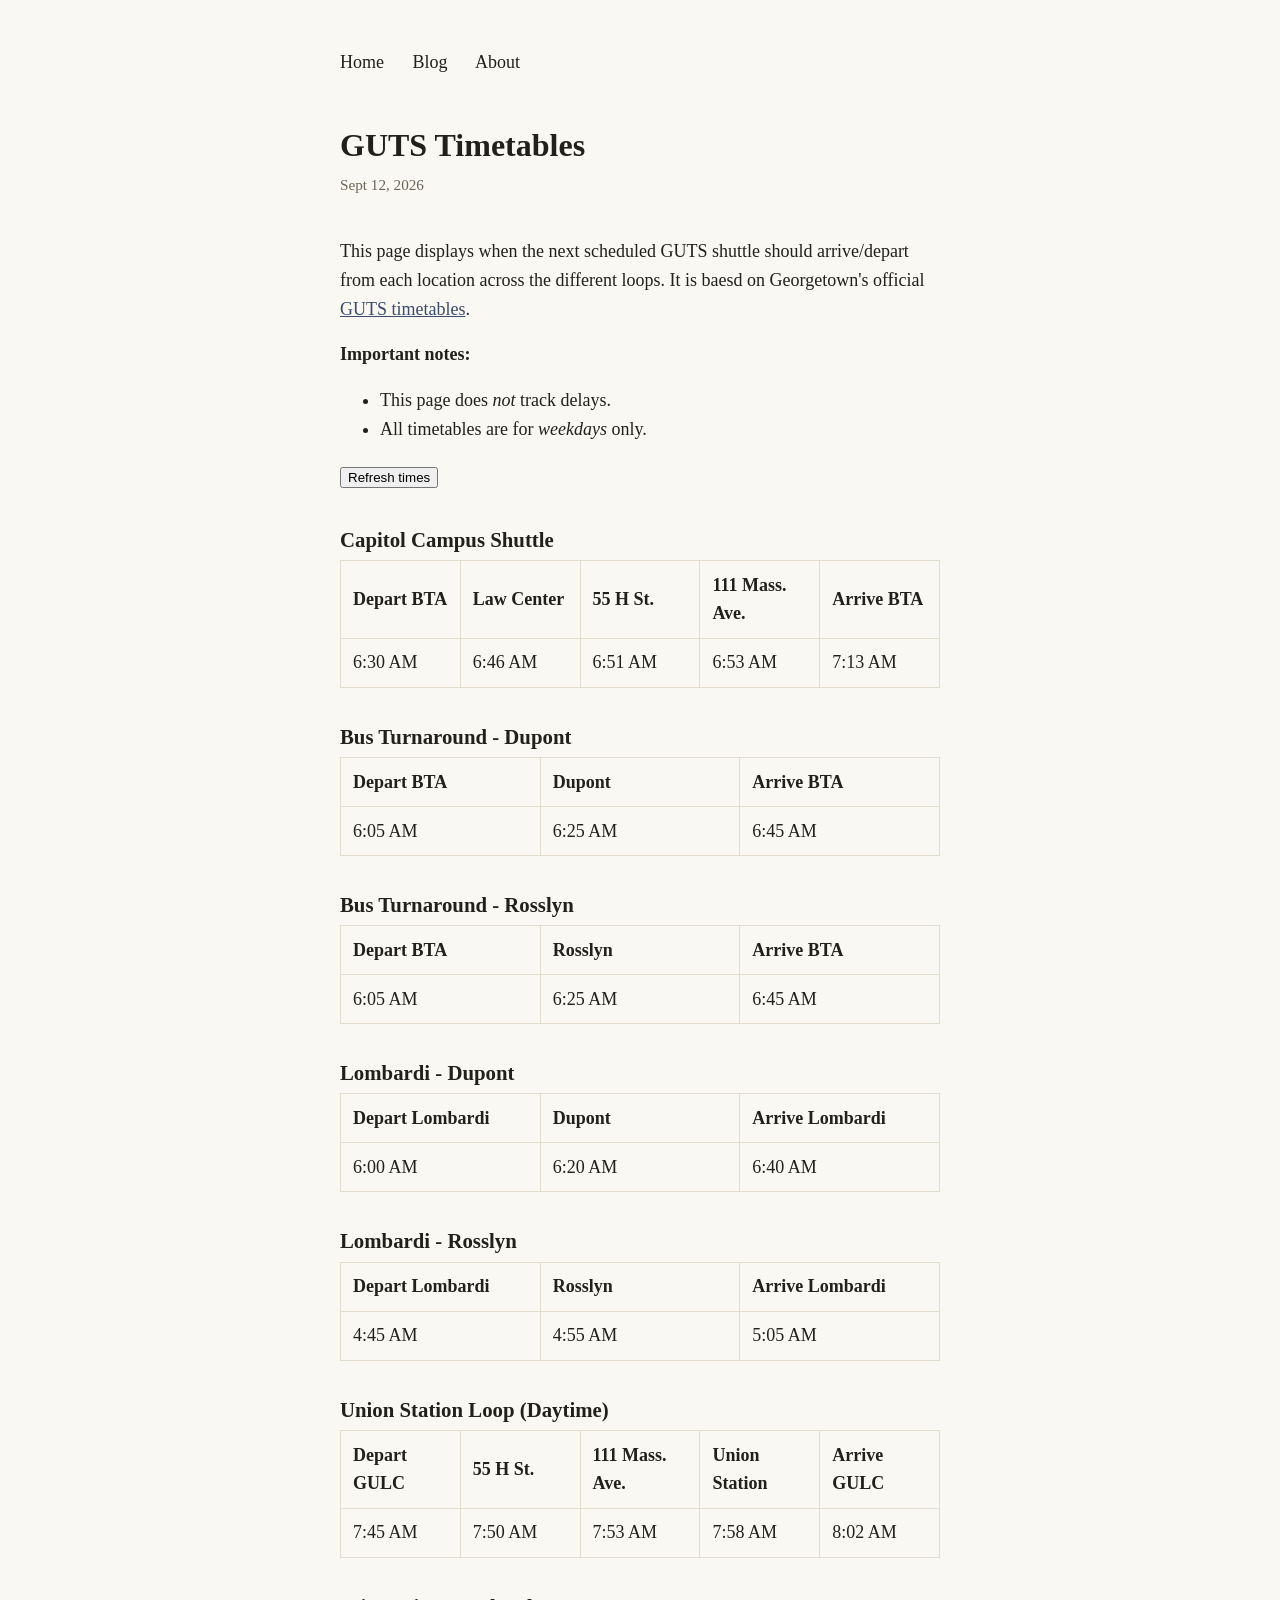
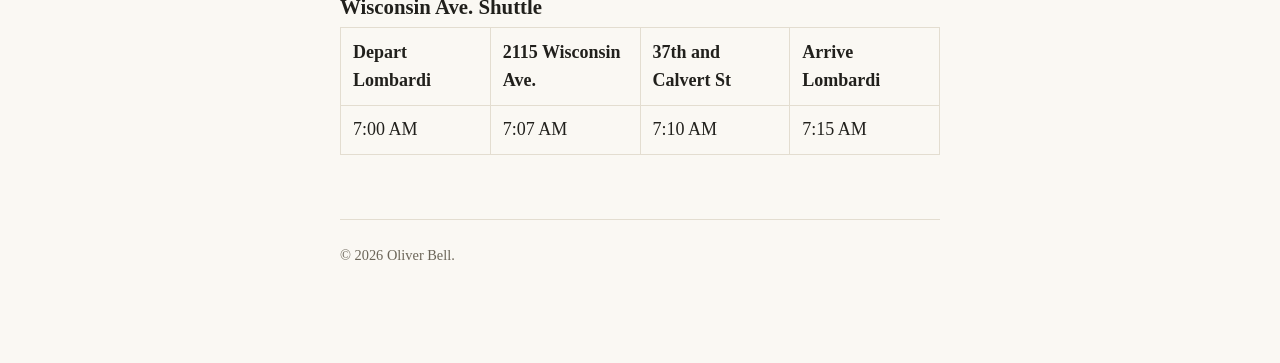
==== other/guts.html @ c4a45e89 "Initial commit" ====
<!DOCTYPE html>
<html lang="en">

<head>
  <meta charset="UTF-8">
  <meta name="viewport" content="width=device-width, initial-scale=1.0">
  <title>GUTS Timetables</title>
  <meta name="description" content="Better timetables for GUTS.">
  <link rel="stylesheet" href="../style.css">
  <script src="/js/guts.js" defer></script>
</head>

<body>
  <main class="page">

    <nav class="site-nav" aria-label="Main">
      <a href="../index.html">Home</a>
      <a href="../blog.html">Blog</a>
      <a href="../about.html">About</a>
    </nav>

    <article>
      <header class="post-header">
        <h1>GUTS Timetables</h1>
        <p class="post-meta">Sept 12, 2026</p>
      </header>

      <div class="post-body">
        <!-- #region introduction -->
        <p>
          This page displays when the next scheduled GUTS shuttle
          should arrive/depart from each location across the different loops.

          It is baesd on Georgetown's official
          <a href="https://transportation.georgetown.edu/guts/">GUTS timetables</a>.
        </p>
        <p>
          <b>Important notes:</b>
        <ul>
          <li>This page does <i>not</i> track delays.</li>
          <li>All timetables are for <i>weekdays</i> only.</li>
        </ul>
        </p>
        <!-- #endregion -->

        <button type="button" id="refresh-button">Refresh times</button>

        <!-- #region capitol campus -->
        <h2>Capitol Campus Shuttle</h2>
        <div class="guts-table-wrapper">
          <table class="guts-table" id="capitol-campus-shuttle">
          </table>
        </div>
        <!-- #endregion -->

        <!-- #region bta dupont -->
        <h2>Bus Turnaround - Dupont </h2>
        <div class="guts-table-wrapper">
          <table class="guts-table" id="bta-dupont">
          </table>
        </div>
        <!-- #endregion -->

        <!-- #region bta rosslyn -->
        <h2>Bus Turnaround - Rosslyn </h2>
        <div class="guts-table-wrapper">
          <table class="guts-table" id="bta-rosslyn">
          </table>
        </div>
        <!-- #endregion -->

        <!-- #region lombardi dupont -->
        <h2>Lombardi - Dupont </h2>
        <div class="guts-table-wrapper">
          <table class="guts-table" id="lombardi-dupont">
          </table>
        </div>
        <!-- #endregion -->

        <!-- #region lombardi rosslyn -->
        <h2>Lombardi - Rosslyn </h2>
        <div class="guts-table-wrapper">
          <table class="guts-table" id="lombardi-rosslyn">
          </table>
        </div>
        <!-- #endregion -->

        <!-- #region union station loop daytime -->
        <h2>Union Station Loop (Daytime) </h2>
        <div class="guts-table-wrapper">
          <table class="guts-table" id="union-station-loop-daytime">
          </table>
        </div>
        <!-- #endregion -->

        <!-- #region wisconsin ave shuttle -->
        <h2>Wisconsin Ave. Shuttle</h2>
        <div class="guts-table-wrapper">
          <table class="guts-table" id="wisconsin-ave-shuttle">
          </table>
        </div>
        <!-- #endregion -->
      </div>
    </article>

    <footer class="site-footer">
      <p>&copy; 2026 Oliver Bell.</p>
    </footer>

  </main>
</body>

</html>
---- style.css ----
/* --- Design tokens ------------------------------------------------------- */
:root {
  /* page background: warm off-white */
  --bg: #faf8f3;

  /* main text color: soft black */
  --ink: #21201c;

  /* secondary text: dates, descriptions */
  --ink-light: #6b6558;

  /* links and highlights: muted ink-blue */
  --accent: #3c4a6b;

  /* hairline dividers between list items */
  --border: #e3ddd0;

  /* keep line lengths readable — 70-80 characters */
  --max-width: 640px;
}

/* --- Reset-ish basics ---------------------------------------------------- */
* {
  box-sizing: border-box;
}

body {
  margin: 0;
  background: var(--bg);
  color: var(--ink);

  font-family: Georgia,
    'Iowan Old Style',
    'Palatino Linotype',
    'Book Antiqua',
    Palatino,
    serif;
  font-size: 18px;
  line-height: 1.6;
}

/* --- Page layout ------------------------------------------------------------
   Every page wraps its content in <main class="page">. */
.page {
  max-width: var(--max-width);
  margin: 0 auto;
  padding: 3rem 1.25rem 5rem;
}

/* --- Navigation -------------------------------------------------------------
   Plain text links with spacing, no separators. */
nav.site-nav {
  margin-bottom: 3rem;
}

nav.site-nav a {
  color: var(--ink);
  text-decoration: none;
  margin-right: 1.5rem;
  padding-bottom: 2px;
  border-bottom: 1px solid transparent;
}

nav.site-nav a:hover,
nav.site-nav a:focus {
  border-bottom-color: var(--ink);
}

nav.site-nav a[aria-current="page"] {
  color: var(--accent);
  border-bottom-color: var(--accent);
}

/* --- Headings and text --------------------------------------------------- */
h1 {
  font-size: 2rem;
  line-height: 1.25;
  margin: 0 0 0.5rem;
}

h2 {
  font-size: 1.3rem;
  margin: 0 0 0.25rem;
}

p {
  margin: 0 0 1rem;
}

.lede {
  color: var(--ink-light);
  font-size: 1.05rem;
  margin-bottom: 2.5rem;
}

a {
  color: var(--accent);
}

a:hover,
a:focus {
  text-decoration: none;
}

/* --- Post list (used on the homepage and blog index pages) --------------- */
ul.post-list {
  list-style: none;
  margin: 0;
  padding: 0;
}

ul.post-list li {
  padding: 1.1rem 0;
  border-bottom: 1px solid var(--border);
}

ul.post-list li:first-child {
  border-top: 1px solid var(--border);
}

ul.post-list .post-title {
  display: block;
  font-size: 1.1rem;
  text-decoration: none;
  color: var(--ink);
}

ul.post-list .post-title:hover {
  color: var(--accent);
}

ul.post-list .post-meta {
  display: block;
  color: var(--ink-light);
  font-size: 0.9rem;
  margin-top: 0.2rem;
}

/* --- Individual post pages ----------------------------------------------- */
.post-header {
  margin-bottom: 2.5rem;
}

.post-header .post-meta {
  color: var(--ink-light);
  font-size: 0.95rem;
}

.post-body h2 {
  margin-top: 2rem;
}

.post-body blockquote {
  margin: 1.5rem 0;
  padding-left: 1rem;
  border-left: 3px solid var(--border);
  color: var(--ink-light);
}

.post-body code {
  background: var(--border);
  padding: 0.1rem 0.35rem;
  border-radius: 3px;
  font-size: 0.9em;
}

/* --- GUTS stuff ---------------------------------------------------------- */
.guts-table {
  width: 100%;
  table-layout: fixed;
  border-collapse: collapse;
  min-width: 480px;
}

.guts-table th,
.guts-table td {
  border: 1px solid var(--border);
  padding: 0.6rem 0.75rem;
  text-align: left;
}

.guts-table-wrapper {
  overflow-x: auto;
}


/* --- Footer -------------------------------------------------------------- */
footer.site-footer {
  margin-top: 4rem;
  padding-top: 1.5rem;
  border-top: 1px solid var(--border);
  color: var(--ink-light);
  font-size: 0.9rem;
}

/* --- Small screens ----------------------------------------------------------
  Layout above works on mobile because it's a single centered column but 
  shrink base font slightly and tighten padding for slight improvement. */
@media (max-width: 480px) {
  body {
    font-size: 17px;
  }

  .page {
    padding: 2rem 1rem 3rem;
  }
}
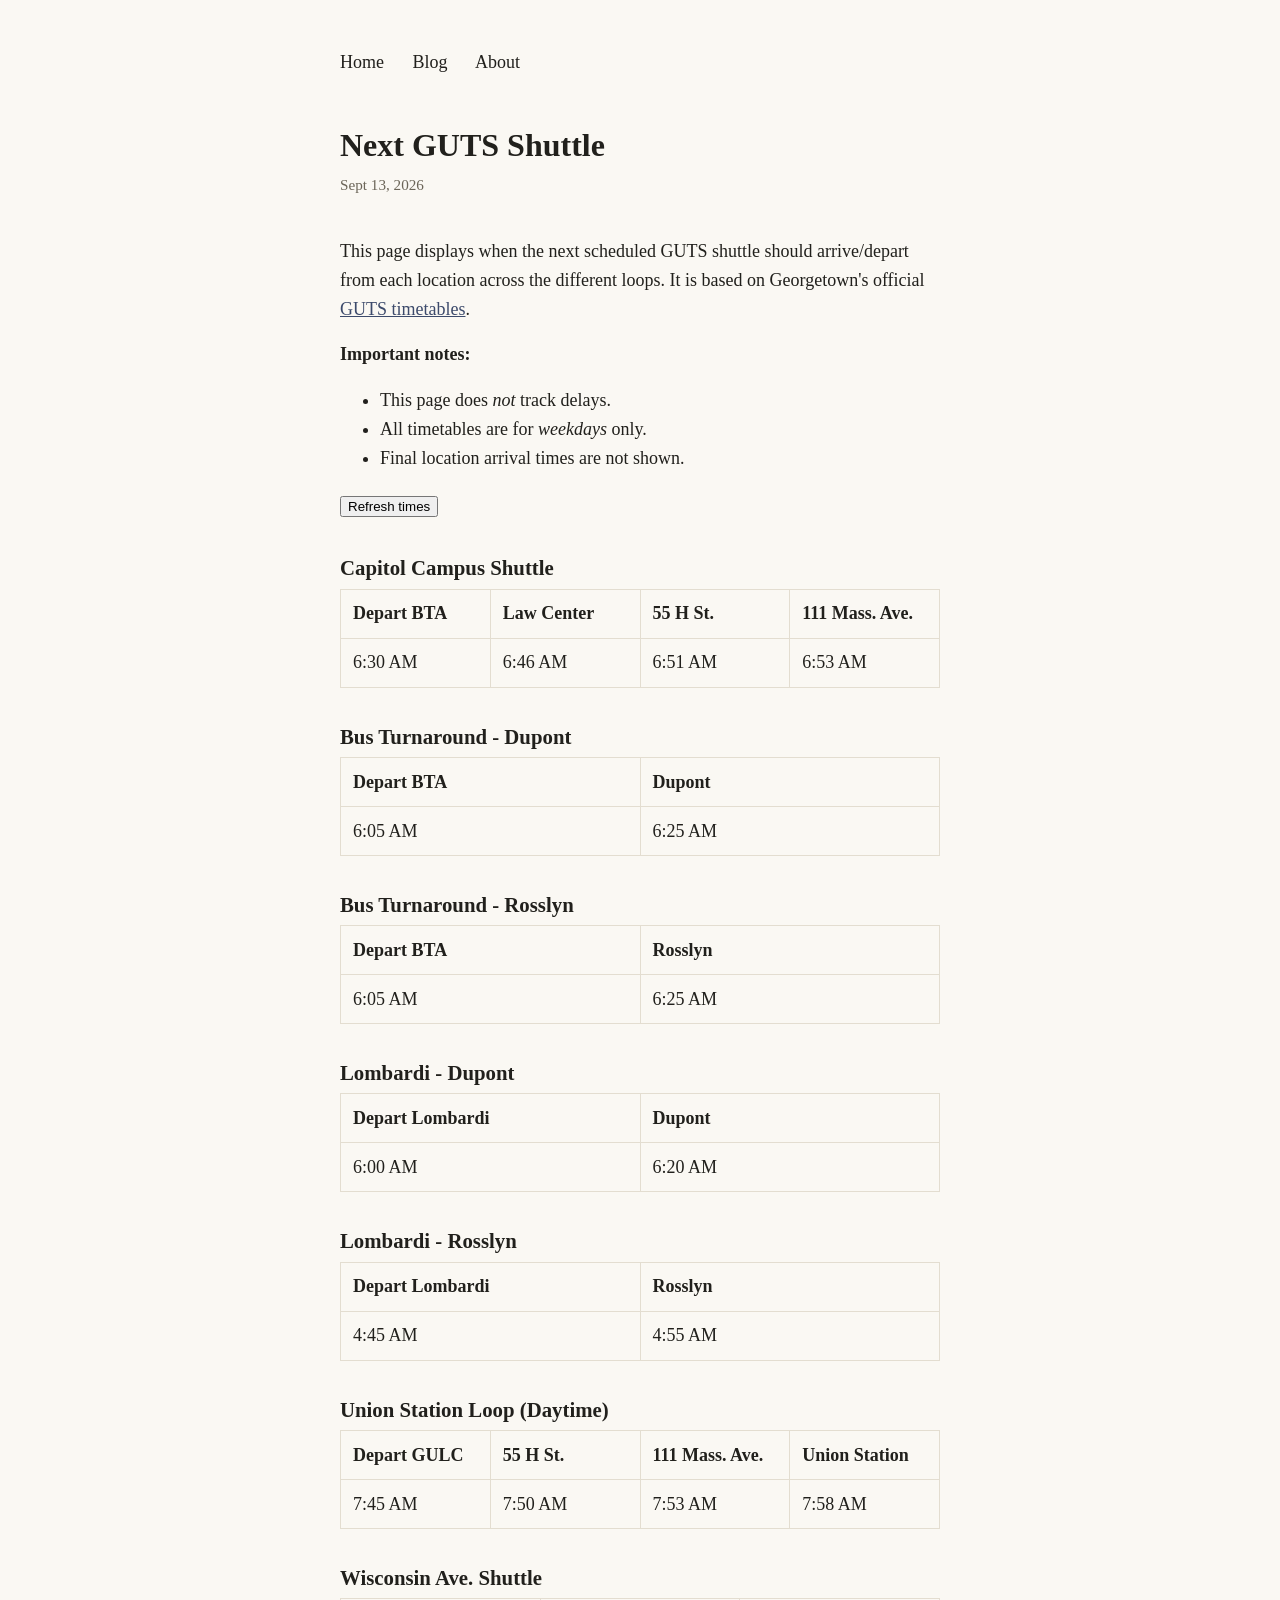
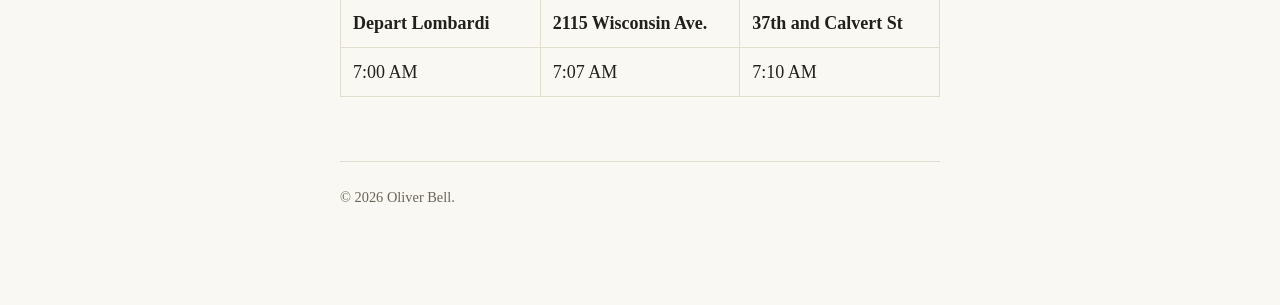
==== commit 3b5ac1fe: "feat: update GUTS arrival time display logic" ====
--- a/other/guts.html
+++ b/other/guts.html
@@ -4,8 +4,8 @@
 <head>
   <meta charset="UTF-8">
   <meta name="viewport" content="width=device-width, initial-scale=1.0">
-  <title>GUTS Timetables</title>
-  <meta name="description" content="Better timetables for GUTS.">
+  <title>Next GUTS Shuttle</title>
+  <meta name="description" content="See when the next GUTS shuttle is arriving.">
   <link rel="stylesheet" href="../style.css">
   <script src="/js/guts.js" defer></script>
 </head>
@@ -21,8 +21,8 @@
 
     <article>
       <header class="post-header">
-        <h1>GUTS Timetables</h1>
-        <p class="post-meta">Sept 12, 2026</p>
+        <h1>Next GUTS Shuttle</h1>
+        <p class="post-meta">Sept 13, 2026</p>
       </header>
 
       <div class="post-body">
@@ -31,7 +31,7 @@
           This page displays when the next scheduled GUTS shuttle
           should arrive/depart from each location across the different loops.
 
-          It is baesd on Georgetown's official
+          It is based on Georgetown's official
           <a href="https://transportation.georgetown.edu/guts/">GUTS timetables</a>.
         </p>
         <p>
@@ -39,6 +39,7 @@
         <ul>
           <li>This page does <i>not</i> track delays.</li>
           <li>All timetables are for <i>weekdays</i> only.</li>
+          <li>Final location arrival times are not shown.</li>
         </ul>
         </p>
         <!-- #endregion -->
